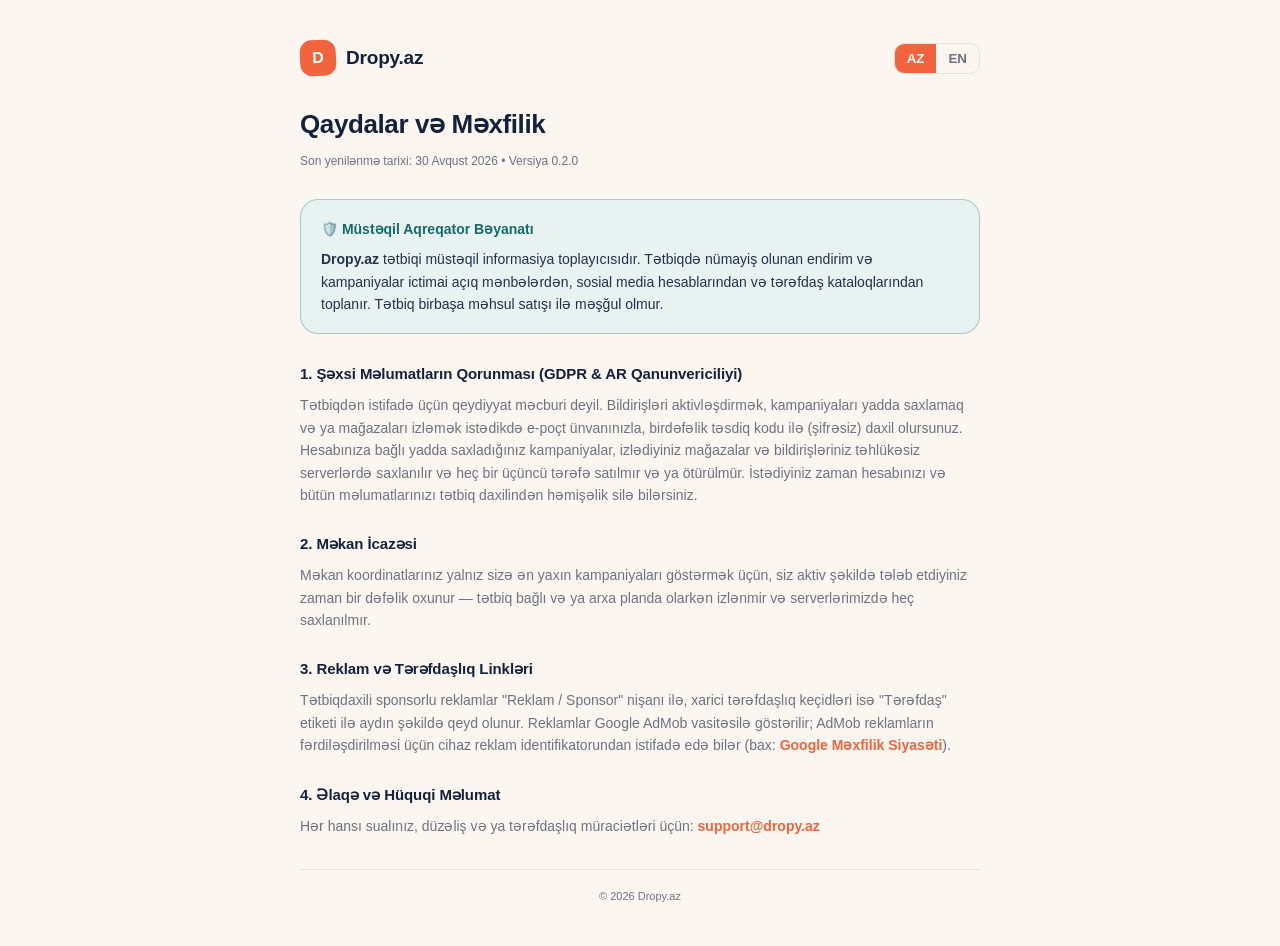
==== index.html @ 71c6dd52 "Add hosted Privacy Policy / Terms page Real content mirrored from apps/mobile's huquqi-melumat.tsx (" ====
<!doctype html>
<html lang="az">
<head>
<meta charset="utf-8" />
<meta name="viewport" content="width=device-width, initial-scale=1" />
<title>Dropy.az — Qaydalar və Məxfilik</title>
<meta name="description" content="Dropy.az müstəqil endirim aqreqatoru — Məxfilik Siyasəti və İstifadə Qaydaları" />
<style>
  :root {
    color-scheme: light dark;
    --bg: #FBF7F0;
    --card: #FFFFFF;
    --border: #E7E1D5;
    --fg: #14213D;
    --muted: #6E7280;
    --accent: #F2643D;
    --accent-soft: #FBEAE4;
    --secondary: #146B68;
    --secondary-soft: #E7F2F1;
  }
  @media (prefers-color-scheme: dark) {
    :root {
      --bg: #14171F;
      --card: #1C2029;
      --border: #2B303B;
      --fg: #F3F1EA;
      --muted: #9AA0AE;
      --accent: #F2794F;
      --accent-soft: rgba(242, 100, 61, 0.16);
      --secondary: #3FA39E;
      --secondary-soft: rgba(20, 107, 104, 0.22);
    }
  }
  * { box-sizing: border-box; }
  body {
    margin: 0;
    padding-block: 40px;
    padding-inline: max(16px, calc((100% - 720px) / 2));
    background: var(--bg);
    color: var(--fg);
    font-family: -apple-system, "Segoe UI", Roboto, "Helvetica Neue", Arial, sans-serif;
    line-height: 1.6;
  }
  .wrap { max-width: 680px; margin-inline: auto; }
  header {
    display: flex;
    align-items: center;
    justify-content: space-between;
    gap: 12px;
    margin-bottom: 28px;
  }
  .brand { display: flex; align-items: center; gap: 10px; }
  .brand-mark {
    width: 36px; height: 36px;
    border-radius: 12px;
    background: var(--accent);
    transform: rotate(-3deg);
    display: flex; align-items: center; justify-content: center;
    color: #fff; font-weight: 700; font-size: 16px;
    flex-shrink: 0;
  }
  .brand-name { font-size: 19px; font-weight: 700; letter-spacing: -0.01em; }
  .lang-toggle {
    display: flex;
    border: 1px solid var(--border);
    border-radius: 10px;
    overflow: hidden;
    font-size: 12px;
  }
  .lang-toggle button {
    border: none;
    background: transparent;
    color: var(--muted);
    padding: 7px 12px;
    cursor: pointer;
    font-weight: 600;
    font-family: inherit;
  }
  .lang-toggle button.active {
    background: var(--accent);
    color: #fff;
  }
  h1 {
    font-size: 26px;
    letter-spacing: -0.015em;
    margin: 0 0 6px;
  }
  .updated { color: var(--muted); font-size: 12px; margin: 0 0 28px; }
  .statement {
    background: var(--secondary-soft);
    border: 1px solid color-mix(in srgb, var(--secondary) 30%, transparent);
    border-radius: 18px;
    padding: 18px 20px;
    margin-bottom: 28px;
  }
  .statement h2 {
    font-size: 14px;
    color: var(--secondary);
    margin: 0 0 8px;
    display: flex;
    align-items: center;
    gap: 8px;
  }
  .statement p { margin: 0; font-size: 14px; color: var(--fg); opacity: 0.92; }
  section { margin-bottom: 26px; }
  section h2 {
    font-size: 15px;
    margin: 0 0 8px;
    letter-spacing: -0.005em;
  }
  section p {
    margin: 0;
    font-size: 14px;
    color: var(--muted);
  }
  a { color: var(--accent); text-decoration: none; font-weight: 600; }
  a:hover { text-decoration: underline; }
  footer {
    border-top: 1px solid var(--border);
    padding-top: 18px;
    margin-top: 32px;
    text-align: center;
    font-size: 11px;
    color: var(--muted);
  }
  [hidden] { display: none !important; }
</style>
</head>
<body>
  <div class="wrap">
    <header>
      <div class="brand">
        <div class="brand-mark">D</div>
        <div class="brand-name">Dropy.az</div>
      </div>
      <div class="lang-toggle">
        <button type="button" data-lang="az" class="active" onclick="setLang('az')">AZ</button>
        <button type="button" data-lang="en" onclick="setLang('en')">EN</button>
      </div>
    </header>

    <div data-lang-content="az">
      <h1>Qaydalar və Məxfilik</h1>
      <p class="updated">Son yenilənmə tarixi: 30 Avqust 2026 • Versiya 0.2.0</p>

      <div class="statement">
        <h2>🛡️ Müstəqil Aqreqator Bəyanatı</h2>
        <p><strong>Dropy.az</strong> tətbiqi müstəqil informasiya toplayıcısıdır. Tətbiqdə nümayiş olunan endirim və kampaniyalar ictimai açıq mənbələrdən, sosial media hesablarından və tərəfdaş kataloqlarından toplanır. Tətbiq birbaşa məhsul satışı ilə məşğul olmur.</p>
      </div>

      <section>
        <h2>1. Şəxsi Məlumatların Qorunması (GDPR &amp; AR Qanunvericiliyi)</h2>
        <p>Tətbiqdən istifadə üçün qeydiyyat məcburi deyil. Bildirişləri aktivləşdirmək, kampaniyaları yadda saxlamaq və ya mağazaları izləmək istədikdə e-poçt ünvanınızla, birdəfəlik təsdiq kodu ilə (şifrəsiz) daxil olursunuz. Hesabınıza bağlı yadda saxladığınız kampaniyalar, izlədiyiniz mağazalar və bildirişləriniz təhlükəsiz serverlərdə saxlanılır və heç bir üçüncü tərəfə satılmır və ya ötürülmür. İstədiyiniz zaman hesabınızı və bütün məlumatlarınızı tətbiq daxilindən həmişəlik silə bilərsiniz.</p>
      </section>

      <section>
        <h2>2. Məkan İcazəsi</h2>
        <p>Məkan koordinatlarınız yalnız sizə ən yaxın kampaniyaları göstərmək üçün, siz aktiv şəkildə tələb etdiyiniz zaman bir dəfəlik oxunur — tətbiq bağlı və ya arxa planda olarkən izlənmir və serverlərimizdə heç saxlanılmır.</p>
      </section>

      <section>
        <h2>3. Reklam və Tərəfdaşlıq Linkləri</h2>
        <p>Tətbiqdaxili sponsorlu reklamlar "Reklam / Sponsor" nişanı ilə, xarici tərəfdaşlıq keçidləri isə "Tərəfdaş" etiketi ilə aydın şəkildə qeyd olunur. Reklamlar Google AdMob vasitəsilə göstərilir; AdMob reklamların fərdiləşdirilməsi üçün cihaz reklam identifikatorundan istifadə edə bilər (bax: <a href="https://policies.google.com/privacy" target="_blank" rel="noopener">Google Məxfilik Siyasəti</a>).</p>
      </section>

      <section>
        <h2>4. Əlaqə və Hüquqi Məlumat</h2>
        <p>Hər hansı sualınız, düzəliş və ya tərəfdaşlıq müraciətləri üçün: <a href="mailto:support@dropy.az">support@dropy.az</a></p>
      </section>
    </div>

    <div data-lang-content="en" hidden>
      <h1>Terms &amp; Privacy</h1>
      <p class="updated">Last updated: August 30, 2026 • Version 0.2.0</p>

      <div class="statement">
        <h2>🛡️ Independent Aggregator Statement</h2>
        <p><strong>Dropy.az</strong> is an independent information aggregator. Deals and campaigns shown in the app are collected from public sources, social media accounts, and partner catalogs. The app is not directly involved in selling products.</p>
      </div>

      <section>
        <h2>1. Protection of Personal Data (GDPR &amp; AR Legislation)</h2>
        <p>Registration is not required to use the app. When you want to enable notifications, save campaigns, or follow stores, you sign in with your email address using a one-time confirmation code (no password). Campaigns you save, stores you follow, and your notifications linked to your account are stored on secure servers and are never sold or shared with any third party. You can permanently delete your account and all your data from within the app at any time.</p>
      </section>

      <section>
        <h2>2. Location Permission</h2>
        <p>Your location coordinates are read only once, at the moment you actively request it, to show you the nearest campaigns — it is not tracked while the app is closed or in the background, and it is never stored on our servers.</p>
      </section>

      <section>
        <h2>3. Ads and Partnership Links</h2>
        <p>In-app sponsored ads are clearly marked with an "Ad / Sponsor" badge, and external partner links with a "Partner" label. Ads are served through Google AdMob; AdMob may use the device advertising identifier to personalize ads (see the <a href="https://policies.google.com/privacy" target="_blank" rel="noopener">Google Privacy Policy</a>).</p>
      </section>

      <section>
        <h2>4. Contact &amp; Legal Information</h2>
        <p>For any questions, corrections, or partnership requests: <a href="mailto:support@dropy.az">support@dropy.az</a></p>
      </section>
    </div>

    <footer>© 2026 Dropy.az</footer>
  </div>

  <script>
    function setLang(lang) {
      document.querySelectorAll("[data-lang-content]").forEach(function (el) {
        el.hidden = el.getAttribute("data-lang-content") !== lang;
      });
      document.querySelectorAll(".lang-toggle button").forEach(function (btn) {
        btn.classList.toggle("active", btn.getAttribute("data-lang") === lang);
      });
      try { localStorage.setItem("dropy-legal-lang", lang); } catch (e) {}
    }
    (function () {
      try {
        var saved = localStorage.getItem("dropy-legal-lang");
        if (saved === "en") setLang("en");
      } catch (e) {}
    })();
  </script>
</body>
</html>
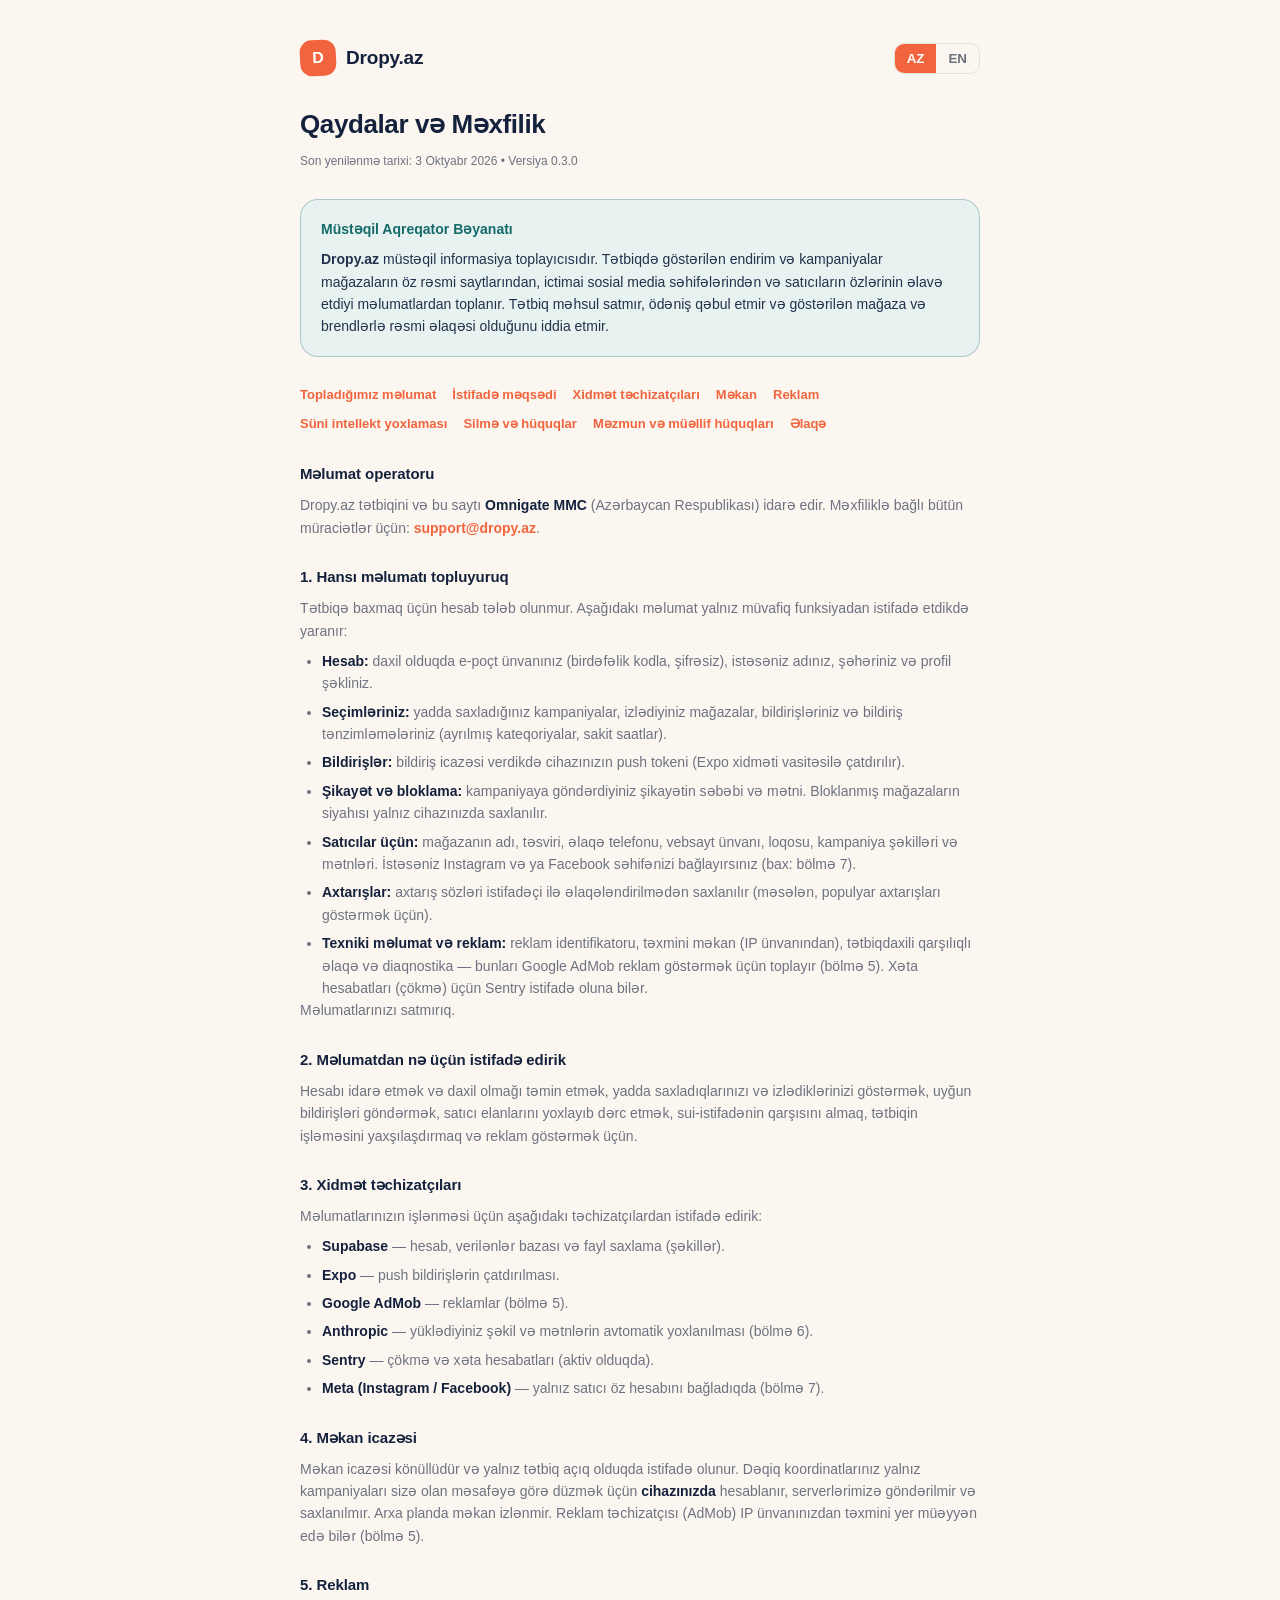
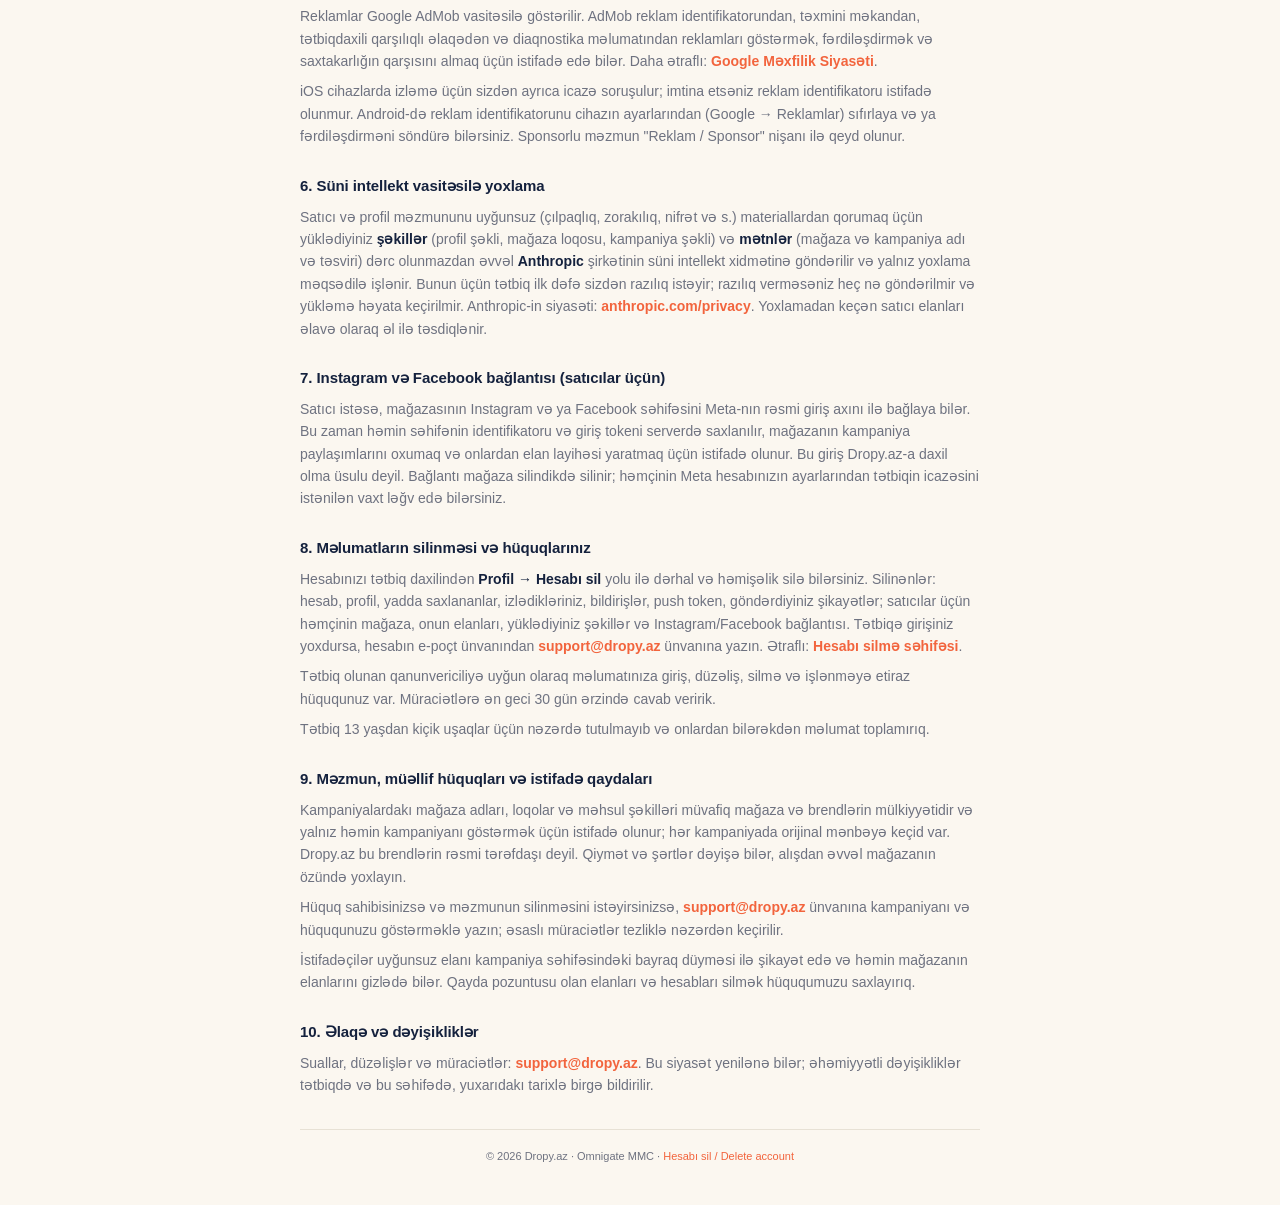
==== commit cbe3376d: "Rewrite privacy policy to match the app and add account-deletion page Policy now names every process" ====
--- a/index.html
+++ b/index.html
@@ -5,134 +5,15 @@
 <meta name="viewport" content="width=device-width, initial-scale=1" />
 <title>Dropy.az — Qaydalar və Məxfilik</title>
 <meta name="description" content="Dropy.az müstəqil endirim aqreqatoru — Məxfilik Siyasəti və İstifadə Qaydaları" />
-<style>
-  :root {
-    color-scheme: light dark;
-    --bg: #FBF7F0;
-    --card: #FFFFFF;
-    --border: #E7E1D5;
-    --fg: #14213D;
-    --muted: #6E7280;
-    --accent: #F2643D;
-    --accent-soft: #FBEAE4;
-    --secondary: #146B68;
-    --secondary-soft: #E7F2F1;
-  }
-  @media (prefers-color-scheme: dark) {
-    :root {
-      --bg: #14171F;
-      --card: #1C2029;
-      --border: #2B303B;
-      --fg: #F3F1EA;
-      --muted: #9AA0AE;
-      --accent: #F2794F;
-      --accent-soft: rgba(242, 100, 61, 0.16);
-      --secondary: #3FA39E;
-      --secondary-soft: rgba(20, 107, 104, 0.22);
-    }
-  }
-  * { box-sizing: border-box; }
-  body {
-    margin: 0;
-    padding-block: 40px;
-    padding-inline: max(16px, calc((100% - 720px) / 2));
-    background: var(--bg);
-    color: var(--fg);
-    font-family: -apple-system, "Segoe UI", Roboto, "Helvetica Neue", Arial, sans-serif;
-    line-height: 1.6;
-  }
-  .wrap { max-width: 680px; margin-inline: auto; }
-  header {
-    display: flex;
-    align-items: center;
-    justify-content: space-between;
-    gap: 12px;
-    margin-bottom: 28px;
-  }
-  .brand { display: flex; align-items: center; gap: 10px; }
-  .brand-mark {
-    width: 36px; height: 36px;
-    border-radius: 12px;
-    background: var(--accent);
-    transform: rotate(-3deg);
-    display: flex; align-items: center; justify-content: center;
-    color: #fff; font-weight: 700; font-size: 16px;
-    flex-shrink: 0;
-  }
-  .brand-name { font-size: 19px; font-weight: 700; letter-spacing: -0.01em; }
-  .lang-toggle {
-    display: flex;
-    border: 1px solid var(--border);
-    border-radius: 10px;
-    overflow: hidden;
-    font-size: 12px;
-  }
-  .lang-toggle button {
-    border: none;
-    background: transparent;
-    color: var(--muted);
-    padding: 7px 12px;
-    cursor: pointer;
-    font-weight: 600;
-    font-family: inherit;
-  }
-  .lang-toggle button.active {
-    background: var(--accent);
-    color: #fff;
-  }
-  h1 {
-    font-size: 26px;
-    letter-spacing: -0.015em;
-    margin: 0 0 6px;
-  }
-  .updated { color: var(--muted); font-size: 12px; margin: 0 0 28px; }
-  .statement {
-    background: var(--secondary-soft);
-    border: 1px solid color-mix(in srgb, var(--secondary) 30%, transparent);
-    border-radius: 18px;
-    padding: 18px 20px;
-    margin-bottom: 28px;
-  }
-  .statement h2 {
-    font-size: 14px;
-    color: var(--secondary);
-    margin: 0 0 8px;
-    display: flex;
-    align-items: center;
-    gap: 8px;
-  }
-  .statement p { margin: 0; font-size: 14px; color: var(--fg); opacity: 0.92; }
-  section { margin-bottom: 26px; }
-  section h2 {
-    font-size: 15px;
-    margin: 0 0 8px;
-    letter-spacing: -0.005em;
-  }
-  section p {
-    margin: 0;
-    font-size: 14px;
-    color: var(--muted);
-  }
-  a { color: var(--accent); text-decoration: none; font-weight: 600; }
-  a:hover { text-decoration: underline; }
-  footer {
-    border-top: 1px solid var(--border);
-    padding-top: 18px;
-    margin-top: 32px;
-    text-align: center;
-    font-size: 11px;
-    color: var(--muted);
-  }
-  [hidden] { display: none !important; }
-</style>
+<link rel="stylesheet" href="/legal.css" />
 </head>
 <body>
   <div class="wrap">
     <header>
-      <div class="brand">
+      <a class="brand" href="/">
         <div class="brand-mark">D</div>
         <div class="brand-name">Dropy.az</div>
-      </div>
+      </a>
       <div class="lang-toggle">
         <button type="button" data-lang="az" class="active" onclick="setLang('az')">AZ</button>
         <button type="button" data-lang="en" onclick="setLang('en')">EN</button>
@@ -141,83 +22,206 @@
 
     <div data-lang-content="az">
       <h1>Qaydalar və Məxfilik</h1>
-      <p class="updated">Son yenilənmə tarixi: 30 Avqust 2026 • Versiya 0.2.0</p>
+      <p class="updated">Son yenilənmə tarixi: 3 Oktyabr 2026 • Versiya 0.3.0</p>
 
       <div class="statement">
-        <h2>🛡️ Müstəqil Aqreqator Bəyanatı</h2>
-        <p><strong>Dropy.az</strong> tətbiqi müstəqil informasiya toplayıcısıdır. Tətbiqdə nümayiş olunan endirim və kampaniyalar ictimai açıq mənbələrdən, sosial media hesablarından və tərəfdaş kataloqlarından toplanır. Tətbiq birbaşa məhsul satışı ilə məşğul olmur.</p>
+        <h2>Müstəqil Aqreqator Bəyanatı</h2>
+        <p><strong>Dropy.az</strong> müstəqil informasiya toplayıcısıdır. Tətbiqdə göstərilən endirim və kampaniyalar mağazaların öz rəsmi saytlarından, ictimai sosial media səhifələrindən və satıcıların özlərinin əlavə etdiyi məlumatlardan toplanır. Tətbiq məhsul satmır, ödəniş qəbul etmir və göstərilən mağaza və brendlərlə rəsmi əlaqəsi olduğunu iddia etmir.</p>
       </div>
 
-      <section>
-        <h2>1. Şəxsi Məlumatların Qorunması (GDPR &amp; AR Qanunvericiliyi)</h2>
-        <p>Tətbiqdən istifadə üçün qeydiyyat məcburi deyil. Bildirişləri aktivləşdirmək, kampaniyaları yadda saxlamaq və ya mağazaları izləmək istədikdə e-poçt ünvanınızla, birdəfəlik təsdiq kodu ilə (şifrəsiz) daxil olursunuz. Hesabınıza bağlı yadda saxladığınız kampaniyalar, izlədiyiniz mağazalar və bildirişləriniz təhlükəsiz serverlərdə saxlanılır və heç bir üçüncü tərəfə satılmır və ya ötürülmür. İstədiyiniz zaman hesabınızı və bütün məlumatlarınızı tətbiq daxilindən həmişəlik silə bilərsiniz.</p>
-      </section>
-
-      <section>
-        <h2>2. Məkan İcazəsi</h2>
-        <p>Məkan koordinatlarınız yalnız sizə ən yaxın kampaniyaları göstərmək üçün, siz aktiv şəkildə tələb etdiyiniz zaman bir dəfəlik oxunur — tətbiq bağlı və ya arxa planda olarkən izlənmir və serverlərimizdə heç saxlanılmır.</p>
-      </section>
-
-      <section>
-        <h2>3. Reklam və Tərəfdaşlıq Linkləri</h2>
-        <p>Tətbiqdaxili sponsorlu reklamlar "Reklam / Sponsor" nişanı ilə, xarici tərəfdaşlıq keçidləri isə "Tərəfdaş" etiketi ilə aydın şəkildə qeyd olunur. Reklamlar Google AdMob vasitəsilə göstərilir; AdMob reklamların fərdiləşdirilməsi üçün cihaz reklam identifikatorundan istifadə edə bilər (bax: <a href="https://policies.google.com/privacy" target="_blank" rel="noopener">Google Məxfilik Siyasəti</a>).</p>
-      </section>
-
-      <section>
-        <h2>4. Əlaqə və Hüquqi Məlumat</h2>
-        <p>Hər hansı sualınız, düzəliş və ya tərəfdaşlıq müraciətləri üçün: <a href="mailto:support@dropy.az">support@dropy.az</a></p>
+      <nav class="toc" aria-label="Məzmun">
+        <a href="#melumat">Topladığımız məlumat</a>
+        <a href="#istifade">İstifadə məqsədi</a>
+        <a href="#terefler">Xidmət təchizatçıları</a>
+        <a href="#yer">Məkan</a>
+        <a href="#reklam">Reklam</a>
+        <a href="#ai">Süni intellekt yoxlaması</a>
+        <a href="#silme">Silmə və hüquqlar</a>
+        <a href="#mezmun">Məzmun və müəllif hüquqları</a>
+        <a href="#elaqe">Əlaqə</a>
+      </nav>
+
+      <section id="operator">
+        <h2>Məlumat operatoru</h2>
+        <p>Dropy.az tətbiqini və bu saytı <strong>Omnigate MMC</strong> (Azərbaycan Respublikası) idarə edir. Məxfiliklə bağlı bütün müraciətlər üçün: <a href="mailto:support@dropy.az">support@dropy.az</a>.</p>
+      </section>
+
+      <section id="melumat">
+        <h2>1. Hansı məlumatı topluyuruq</h2>
+        <p>Tətbiqə baxmaq üçün hesab tələb olunmur. Aşağıdakı məlumat yalnız müvafiq funksiyadan istifadə etdikdə yaranır:</p>
+        <ul>
+          <li><strong>Hesab:</strong> daxil olduqda e-poçt ünvanınız (birdəfəlik kodla, şifrəsiz), istəsəniz adınız, şəhəriniz və profil şəkliniz.</li>
+          <li><strong>Seçimləriniz:</strong> yadda saxladığınız kampaniyalar, izlədiyiniz mağazalar, bildirişləriniz və bildiriş tənzimləmələriniz (ayrılmış kateqoriyalar, sakit saatlar).</li>
+          <li><strong>Bildirişlər:</strong> bildiriş icazəsi verdikdə cihazınızın push tokeni (Expo xidməti vasitəsilə çatdırılır).</li>
+          <li><strong>Şikayət və bloklama:</strong> kampaniyaya göndərdiyiniz şikayətin səbəbi və mətni. Bloklanmış mağazaların siyahısı yalnız cihazınızda saxlanılır.</li>
+          <li><strong>Satıcılar üçün:</strong> mağazanın adı, təsviri, əlaqə telefonu, vebsayt ünvanı, loqosu, kampaniya şəkilləri və mətnləri. İstəsəniz Instagram və ya Facebook səhifənizi bağlayırsınız (bax: bölmə 7).</li>
+          <li><strong>Axtarışlar:</strong> axtarış sözləri istifadəçi ilə əlaqələndirilmədən saxlanılır (məsələn, populyar axtarışları göstərmək üçün).</li>
+          <li><strong>Texniki məlumat və reklam:</strong> reklam identifikatoru, təxmini məkan (IP ünvanından), tətbiqdaxili qarşılıqlı əlaqə və diaqnostika — bunları Google AdMob reklam göstərmək üçün toplayır (bölmə 5). Xəta hesabatları (çökmə) üçün Sentry istifadə oluna bilər.</li>
+        </ul>
+        <p>Məlumatlarınızı satmırıq.</p>
+      </section>
+
+      <section id="istifade">
+        <h2>2. Məlumatdan nə üçün istifadə edirik</h2>
+        <p>Hesabı idarə etmək və daxil olmağı təmin etmək, yadda saxladıqlarınızı və izlədiklərinizi göstərmək, uyğun bildirişləri göndərmək, satıcı elanlarını yoxlayıb dərc etmək, sui-istifadənin qarşısını almaq, tətbiqin işləməsini yaxşılaşdırmaq və reklam göstərmək üçün.</p>
+      </section>
+
+      <section id="terefler">
+        <h2>3. Xidmət təchizatçıları</h2>
+        <p>Məlumatlarınızın işlənməsi üçün aşağıdakı təchizatçılardan istifadə edirik:</p>
+        <ul>
+          <li><strong>Supabase</strong> — hesab, verilənlər bazası və fayl saxlama (şəkillər).</li>
+          <li><strong>Expo</strong> — push bildirişlərin çatdırılması.</li>
+          <li><strong>Google AdMob</strong> — reklamlar (bölmə 5).</li>
+          <li><strong>Anthropic</strong> — yüklədiyiniz şəkil və mətnlərin avtomatik yoxlanılması (bölmə 6).</li>
+          <li><strong>Sentry</strong> — çökmə və xəta hesabatları (aktiv olduqda).</li>
+          <li><strong>Meta (Instagram / Facebook)</strong> — yalnız satıcı öz hesabını bağladıqda (bölmə 7).</li>
+        </ul>
+      </section>
+
+      <section id="yer">
+        <h2>4. Məkan icazəsi</h2>
+        <p>Məkan icazəsi könüllüdür və yalnız tətbiq açıq olduqda istifadə olunur. Dəqiq koordinatlarınız yalnız kampaniyaları sizə olan məsafəyə görə düzmək üçün <strong>cihazınızda</strong> hesablanır, serverlərimizə göndərilmir və saxlanılmır. Arxa planda məkan izlənmir. Reklam təchizatçısı (AdMob) IP ünvanınızdan təxmini yer müəyyən edə bilər (bölmə 5).</p>
+      </section>
+
+      <section id="reklam">
+        <h2>5. Reklam</h2>
+        <p>Reklamlar Google AdMob vasitəsilə göstərilir. AdMob reklam identifikatorundan, təxmini məkandan, tətbiqdaxili qarşılıqlı əlaqədən və diaqnostika məlumatından reklamları göstərmək, fərdiləşdirmək və saxtakarlığın qarşısını almaq üçün istifadə edə bilər. Daha ətraflı: <a href="https://policies.google.com/privacy" target="_blank" rel="noopener">Google Məxfilik Siyasəti</a>.</p>
+        <p>iOS cihazlarda izləmə üçün sizdən ayrıca icazə soruşulur; imtina etsəniz reklam identifikatoru istifadə olunmur. Android-də reklam identifikatorunu cihazın ayarlarından (Google → Reklamlar) sıfırlaya və ya fərdiləşdirməni söndürə bilərsiniz. Sponsorlu məzmun "Reklam / Sponsor" nişanı ilə qeyd olunur.</p>
+      </section>
+
+      <section id="ai">
+        <h2>6. Süni intellekt vasitəsilə yoxlama</h2>
+        <p>Satıcı və profil məzmununu uyğunsuz (çılpaqlıq, zorakılıq, nifrət və s.) materiallardan qorumaq üçün yüklədiyiniz <strong>şəkillər</strong> (profil şəkli, mağaza loqosu, kampaniya şəkli) və <strong>mətnlər</strong> (mağaza və kampaniya adı və təsviri) dərc olunmazdan əvvəl <strong>Anthropic</strong> şirkətinin süni intellekt xidmətinə göndərilir və yalnız yoxlama məqsədilə işlənir. Bunun üçün tətbiq ilk dəfə sizdən razılıq istəyir; razılıq verməsəniz heç nə göndərilmir və yükləmə həyata keçirilmir. Anthropic-in siyasəti: <a href="https://www.anthropic.com/privacy" target="_blank" rel="noopener">anthropic.com/privacy</a>. Yoxlamadan keçən satıcı elanları əlavə olaraq əl ilə təsdiqlənir.</p>
+      </section>
+
+      <section id="meta">
+        <h2>7. Instagram və Facebook bağlantısı (satıcılar üçün)</h2>
+        <p>Satıcı istəsə, mağazasının Instagram və ya Facebook səhifəsini Meta-nın rəsmi giriş axını ilə bağlaya bilər. Bu zaman həmin səhifənin identifikatoru və giriş tokeni serverdə saxlanılır, mağazanın kampaniya paylaşımlarını oxumaq və onlardan elan layihəsi yaratmaq üçün istifadə olunur. Bu giriş Dropy.az-a daxil olma üsulu deyil. Bağlantı mağaza silindikdə silinir; həmçinin Meta hesabınızın ayarlarından tətbiqin icazəsini istənilən vaxt ləğv edə bilərsiniz.</p>
+      </section>
+
+      <section id="silme">
+        <h2>8. Məlumatların silinməsi və hüquqlarınız</h2>
+        <p>Hesabınızı tətbiq daxilindən <strong>Profil → Hesabı sil</strong> yolu ilə dərhal və həmişəlik silə bilərsiniz. Silinənlər: hesab, profil, yadda saxlananlar, izlədikləriniz, bildirişlər, push token, göndərdiyiniz şikayətlər; satıcılar üçün həmçinin mağaza, onun elanları, yüklədiyiniz şəkillər və Instagram/Facebook bağlantısı. Tətbiqə girişiniz yoxdursa, hesabın e-poçt ünvanından <a href="mailto:support@dropy.az">support@dropy.az</a> ünvanına yazın. Ətraflı: <a href="/hesabi-sil/">Hesabı silmə səhifəsi</a>.</p>
+        <p>Tətbiq olunan qanunvericiliyə uyğun olaraq məlumatınıza giriş, düzəliş, silmə və işlənməyə etiraz hüququnuz var. Müraciətlərə ən geci 30 gün ərzində cavab veririk.</p>
+        <p>Tətbiq 13 yaşdan kiçik uşaqlar üçün nəzərdə tutulmayıb və onlardan bilərəkdən məlumat toplamırıq.</p>
+      </section>
+
+      <section id="mezmun">
+        <h2>9. Məzmun, müəllif hüquqları və istifadə qaydaları</h2>
+        <p>Kampaniyalardakı mağaza adları, loqolar və məhsul şəkilləri müvafiq mağaza və brendlərin mülkiyyətidir və yalnız həmin kampaniyanı göstərmək üçün istifadə olunur; hər kampaniyada orijinal mənbəyə keçid var. Dropy.az bu brendlərin rəsmi tərəfdaşı deyil. Qiymət və şərtlər dəyişə bilər, alışdan əvvəl mağazanın özündə yoxlayın.</p>
+        <p>Hüquq sahibisinizsə və məzmunun silinməsini istəyirsinizsə, <a href="mailto:support@dropy.az">support@dropy.az</a> ünvanına kampaniyanı və hüququnuzu göstərməklə yazın; əsaslı müraciətlər tezliklə nəzərdən keçirilir.</p>
+        <p>İstifadəçilər uyğunsuz elanı kampaniya səhifəsindəki bayraq düyməsi ilə şikayət edə və həmin mağazanın elanlarını gizlədə bilər. Qayda pozuntusu olan elanları və hesabları silmək hüququmuzu saxlayırıq.</p>
+      </section>
+
+      <section id="elaqe">
+        <h2>10. Əlaqə və dəyişikliklər</h2>
+        <p>Suallar, düzəlişlər və müraciətlər: <a href="mailto:support@dropy.az">support@dropy.az</a>. Bu siyasət yenilənə bilər; əhəmiyyətli dəyişikliklər tətbiqdə və bu səhifədə, yuxarıdakı tarixlə birgə bildirilir.</p>
       </section>
     </div>
 
     <div data-lang-content="en" hidden>
       <h1>Terms &amp; Privacy</h1>
-      <p class="updated">Last updated: August 30, 2026 • Version 0.2.0</p>
+      <p class="updated">Last updated: October 3, 2026 • Version 0.3.0</p>
 
       <div class="statement">
-        <h2>🛡️ Independent Aggregator Statement</h2>
-        <p><strong>Dropy.az</strong> is an independent information aggregator. Deals and campaigns shown in the app are collected from public sources, social media accounts, and partner catalogs. The app is not directly involved in selling products.</p>
+        <h2>Independent Aggregator Statement</h2>
+        <p><strong>Dropy.az</strong> is an independent information aggregator. The deals and campaigns it shows are collected from stores' own official websites, public social media pages, and information that sellers add themselves. The app does not sell products, does not take payments, and does not claim any official affiliation with the stores and brands it shows.</p>
       </div>
 
+      <nav class="toc" aria-label="Contents">
+        <a href="#melumat-en">Data we collect</a>
+        <a href="#istifade-en">How we use it</a>
+        <a href="#terefler-en">Service providers</a>
+        <a href="#yer-en">Location</a>
+        <a href="#reklam-en">Advertising</a>
+        <a href="#ai-en">AI review</a>
+        <a href="#silme-en">Deletion &amp; rights</a>
+        <a href="#mezmun-en">Content &amp; copyright</a>
+        <a href="#elaqe-en">Contact</a>
+      </nav>
+
       <section>
-        <h2>1. Protection of Personal Data (GDPR &amp; AR Legislation)</h2>
-        <p>Registration is not required to use the app. When you want to enable notifications, save campaigns, or follow stores, you sign in with your email address using a one-time confirmation code (no password). Campaigns you save, stores you follow, and your notifications linked to your account are stored on secure servers and are never sold or shared with any third party. You can permanently delete your account and all your data from within the app at any time.</p>
+        <h2>Data controller</h2>
+        <p>The Dropy.az app and this website are operated by <strong>Omnigate MMC</strong> (Republic of Azerbaijan). For any privacy request: <a href="mailto:support@dropy.az">support@dropy.az</a>.</p>
+      </section>
+
+      <section id="melumat-en">
+        <h2>1. Data we collect</h2>
+        <p>No account is needed to browse. The data below is created only when you use the matching feature:</p>
+        <ul>
+          <li><strong>Account:</strong> your email address when you sign in (one-time code, no password), and optionally your name, city and profile photo.</li>
+          <li><strong>Your choices:</strong> campaigns you save, stores you follow, your notifications and notification settings (categories, quiet hours).</li>
+          <li><strong>Notifications:</strong> your device push token if you allow notifications (delivered through the Expo service).</li>
+          <li><strong>Reports and blocking:</strong> the reason and text of a report you send about a campaign. The list of stores you hide is kept only on your device.</li>
+          <li><strong>For sellers:</strong> store name, description, contact phone, website, logo, campaign photos and texts. You may optionally connect your Instagram or Facebook page (see section 7).</li>
+          <li><strong>Searches:</strong> search terms are stored without being linked to you (for example, to show popular searches).</li>
+          <li><strong>Technical data and ads:</strong> advertising identifier, approximate location (from IP address), in-app interactions and diagnostics — collected by Google AdMob to serve ads (section 5). Sentry may be used for crash reports.</li>
+        </ul>
+        <p>We do not sell your data.</p>
+      </section>
+
+      <section id="istifade-en">
+        <h2>2. How we use it</h2>
+        <p>To run your account and sign-in, show what you saved and follow, send relevant notifications, review and publish seller listings, prevent abuse, improve the app, and show ads.</p>
+      </section>
+
+      <section id="terefler-en">
+        <h2>3. Service providers</h2>
+        <p>We use these providers to process data:</p>
+        <ul>
+          <li><strong>Supabase</strong> — accounts, database and file storage (images).</li>
+          <li><strong>Expo</strong> — push notification delivery.</li>
+          <li><strong>Google AdMob</strong> — ads (section 5).</li>
+          <li><strong>Anthropic</strong> — automated review of images and text you upload (section 6).</li>
+          <li><strong>Sentry</strong> — crash and error reports (when enabled).</li>
+          <li><strong>Meta (Instagram / Facebook)</strong> — only when a seller connects their account (section 7).</li>
+        </ul>
+      </section>
+
+      <section id="yer-en">
+        <h2>4. Location permission</h2>
+        <p>Location permission is optional and used only while the app is open. Your precise coordinates are used <strong>on your device</strong> only, to sort campaigns by distance; they are never sent to or stored on our servers. Location is not tracked in the background. The ad provider (AdMob) may infer an approximate location from your IP address (section 5).</p>
+      </section>
+
+      <section id="reklam-en">
+        <h2>5. Advertising</h2>
+        <p>Ads are served through Google AdMob. AdMob may use the advertising identifier, approximate location, in-app interactions and diagnostics to serve and personalize ads and to prevent fraud. See the <a href="https://policies.google.com/privacy" target="_blank" rel="noopener">Google Privacy Policy</a>.</p>
+        <p>On iOS we ask for your separate permission to track; if you decline, the advertising identifier is not used. On Android you can reset your advertising ID or turn off personalization in device settings (Google → Ads). Sponsored content is marked with an "Ad / Sponsor" badge.</p>
+      </section>
+
+      <section id="ai-en">
+        <h2>6. AI review of uploads</h2>
+        <p>To keep seller and profile content free of inappropriate material (nudity, violence, hate and similar), the <strong>images</strong> (profile photo, store logo, campaign photo) and <strong>text</strong> (store and campaign names and descriptions) you upload are sent to <strong>Anthropic</strong>'s AI service before publishing and processed only for that review. The app asks for your consent the first time; if you decline, nothing is sent and the upload does not go ahead. Anthropic's policy: <a href="https://www.anthropic.com/privacy" target="_blank" rel="noopener">anthropic.com/privacy</a>. Seller listings that pass are also approved manually.</p>
       </section>
 
       <section>
-        <h2>2. Location Permission</h2>
-        <p>Your location coordinates are read only once, at the moment you actively request it, to show you the nearest campaigns — it is not tracked while the app is closed or in the background, and it is never stored on our servers.</p>
-      </section>
-
-      <section>
-        <h2>3. Ads and Partnership Links</h2>
-        <p>In-app sponsored ads are clearly marked with an "Ad / Sponsor" badge, and external partner links with a "Partner" label. Ads are served through Google AdMob; AdMob may use the device advertising identifier to personalize ads (see the <a href="https://policies.google.com/privacy" target="_blank" rel="noopener">Google Privacy Policy</a>).</p>
-      </section>
-
-      <section>
-        <h2>4. Contact &amp; Legal Information</h2>
-        <p>For any questions, corrections, or partnership requests: <a href="mailto:support@dropy.az">support@dropy.az</a></p>
+        <h2>7. Instagram and Facebook connection (sellers)</h2>
+        <p>A seller may connect their store's Instagram or Facebook page through Meta's official login flow. The page identifier and an access token are then stored on the server and used to read the store's campaign posts and create listing drafts from them. This is not a way to sign in to Dropy.az. The connection is deleted when the store is deleted, and you can also revoke the app's access at any time in your Meta account settings.</p>
+      </section>
+
+      <section id="silme-en">
+        <h2>8. Deletion and your rights</h2>
+        <p>You can delete your account immediately and permanently in the app: <strong>Profile → Delete account</strong>. This deletes your account, profile, saved items, follows, notifications, push token and reports you sent; for sellers also the store, its listings, uploaded photos and the Instagram/Facebook connection. If you cannot access the app, email <a href="mailto:support@dropy.az">support@dropy.az</a> from the account's email address. Details: <a href="/hesabi-sil/">account deletion page</a>.</p>
+        <p>Under applicable law you have the right to access, correct and delete your data and to object to its processing. We reply to requests within 30 days at most.</p>
+        <p>The app is not intended for children under 13 and we do not knowingly collect their data.</p>
+      </section>
+
+      <section id="mezmun-en">
+        <h2>9. Content, copyright and terms of use</h2>
+        <p>Store names, logos and product images in campaigns belong to the respective stores and brands and are used only to show that campaign; every campaign links to its original source. Dropy.az is not an official partner of these brands. Prices and terms can change, so check with the store before buying.</p>
+        <p>If you are a rights holder and want content removed, write to <a href="mailto:support@dropy.az">support@dropy.az</a> naming the campaign and your rights; well-founded requests are reviewed promptly.</p>
+        <p>Users can report an inappropriate listing with the flag button on the campaign page and hide all listings from a store. We reserve the right to remove listings and accounts that break the rules.</p>
+      </section>
+
+      <section id="elaqe-en">
+        <h2>10. Contact and changes</h2>
+        <p>Questions, corrections and requests: <a href="mailto:support@dropy.az">support@dropy.az</a>. This policy may be updated; significant changes are announced in the app and on this page with the date above.</p>
       </section>
     </div>
 
-    <footer>© 2026 Dropy.az</footer>
+    <footer>© 2026 Dropy.az · Omnigate MMC · <a href="/hesabi-sil/">Hesabı sil / Delete account</a></footer>
   </div>
-
-  <script>
-    function setLang(lang) {
-      document.querySelectorAll("[data-lang-content]").forEach(function (el) {
-        el.hidden = el.getAttribute("data-lang-content") !== lang;
-      });
-      document.querySelectorAll(".lang-toggle button").forEach(function (btn) {
-        btn.classList.toggle("active", btn.getAttribute("data-lang") === lang);
-      });
-      try { localStorage.setItem("dropy-legal-lang", lang); } catch (e) {}
-    }
-    (function () {
-      try {
-        var saved = localStorage.getItem("dropy-legal-lang");
-        if (saved === "en") setLang("en");
-      } catch (e) {}
-    })();
-  </script>
+  <script src="/legal.js"></script>
 </body>
 </html>
--- a/legal.css
+++ b/legal.css
@@ -0,0 +1,140 @@
+:root {
+  color-scheme: light dark;
+  --bg: #FBF7F0;
+  --card: #FFFFFF;
+  --border: #E7E1D5;
+  --fg: #14213D;
+  --muted: #6E7280;
+  --accent: #F2643D;
+  --accent-soft: #FBEAE4;
+  --secondary: #146B68;
+  --secondary-soft: #E7F2F1;
+}
+@media (prefers-color-scheme: dark) {
+  :root {
+    --bg: #14171F;
+    --card: #1C2029;
+    --border: #2B303B;
+    --fg: #F3F1EA;
+    --muted: #9AA0AE;
+    --accent: #F2794F;
+    --accent-soft: rgba(242, 100, 61, 0.16);
+    --secondary: #3FA39E;
+    --secondary-soft: rgba(20, 107, 104, 0.22);
+  }
+}
+* { box-sizing: border-box; }
+body {
+  margin: 0;
+  padding-block: 40px;
+  padding-inline: max(16px, calc((100% - 720px) / 2));
+  background: var(--bg);
+  color: var(--fg);
+  font-family: -apple-system, "Segoe UI", Roboto, "Helvetica Neue", Arial, sans-serif;
+  line-height: 1.6;
+}
+.wrap { max-width: 680px; margin-inline: auto; }
+header {
+  display: flex;
+  align-items: center;
+  justify-content: space-between;
+  gap: 12px;
+  margin-bottom: 28px;
+}
+.brand { display: flex; align-items: center; gap: 10px; color: inherit; }
+.brand:hover { text-decoration: none; }
+.brand-mark {
+  width: 36px; height: 36px;
+  border-radius: 12px;
+  background: var(--accent);
+  transform: rotate(-3deg);
+  display: flex; align-items: center; justify-content: center;
+  color: #fff; font-weight: 700; font-size: 16px;
+  flex-shrink: 0;
+}
+.brand-name { font-size: 19px; font-weight: 700; letter-spacing: -0.01em; }
+.lang-toggle {
+  display: flex;
+  border: 1px solid var(--border);
+  border-radius: 10px;
+  overflow: hidden;
+  font-size: 12px;
+}
+.lang-toggle button {
+  border: none;
+  background: transparent;
+  color: var(--muted);
+  padding: 7px 12px;
+  cursor: pointer;
+  font-weight: 600;
+  font-family: inherit;
+}
+.lang-toggle button.active {
+  background: var(--accent);
+  color: #fff;
+}
+.lang-toggle button:focus-visible, a:focus-visible { outline: 2px solid var(--accent); outline-offset: 2px; }
+h1 {
+  font-size: 26px;
+  letter-spacing: -0.015em;
+  margin: 0 0 6px;
+  text-wrap: balance;
+}
+.updated { color: var(--muted); font-size: 12px; margin: 0 0 28px; }
+.statement {
+  background: var(--secondary-soft);
+  border: 1px solid color-mix(in srgb, var(--secondary) 30%, transparent);
+  border-radius: 18px;
+  padding: 18px 20px;
+  margin-bottom: 28px;
+}
+.statement h2 {
+  font-size: 14px;
+  color: var(--secondary);
+  margin: 0 0 8px;
+}
+.statement p { margin: 0; font-size: 14px; color: var(--fg); opacity: 0.92; }
+section { margin-bottom: 26px; }
+section h2 {
+  font-size: 15px;
+  margin: 0 0 8px;
+  letter-spacing: -0.005em;
+}
+section p, section li {
+  margin: 0;
+  font-size: 14px;
+  color: var(--muted);
+}
+section p + p { margin-top: 8px; }
+section ul, section ol { margin: 8px 0 0; padding-left: 22px; display: grid; gap: 6px; }
+section strong { color: var(--fg); }
+.steps { counter-reset: step; list-style: none; padding-left: 0; }
+.steps li {
+  counter-increment: step;
+  position: relative;
+  padding-left: 34px;
+}
+.steps li::before {
+  content: counter(step);
+  position: absolute;
+  left: 0; top: 0;
+  width: 24px; height: 24px;
+  border-radius: 8px;
+  background: var(--accent-soft);
+  color: var(--accent);
+  font-weight: 700; font-size: 12px;
+  display: flex; align-items: center; justify-content: center;
+}
+a { color: var(--accent); text-decoration: none; font-weight: 600; }
+a:hover { text-decoration: underline; }
+.toc { display: flex; flex-wrap: wrap; gap: 8px 16px; margin: 0 0 28px; font-size: 13px; }
+footer {
+  border-top: 1px solid var(--border);
+  padding-top: 18px;
+  margin-top: 32px;
+  text-align: center;
+  font-size: 11px;
+  color: var(--muted);
+}
+footer a { font-weight: 500; }
+[hidden] { display: none !important; }
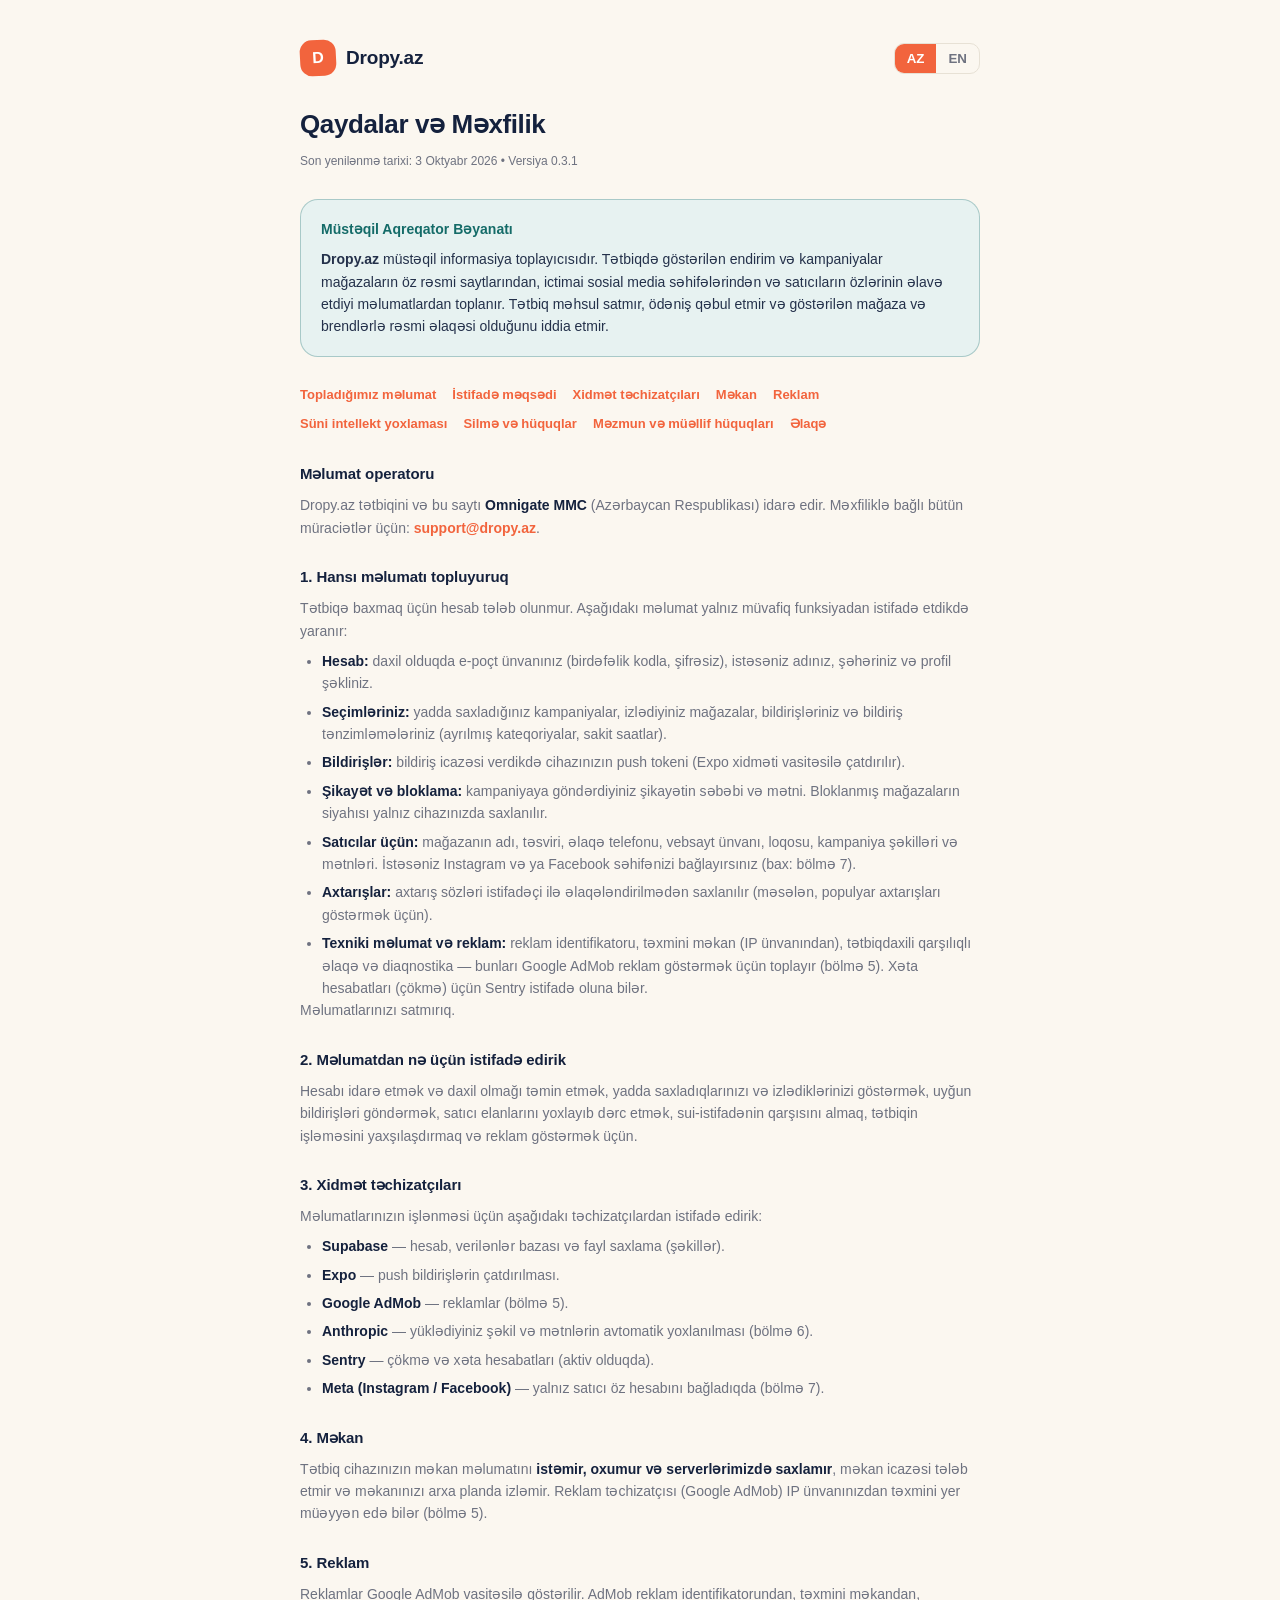
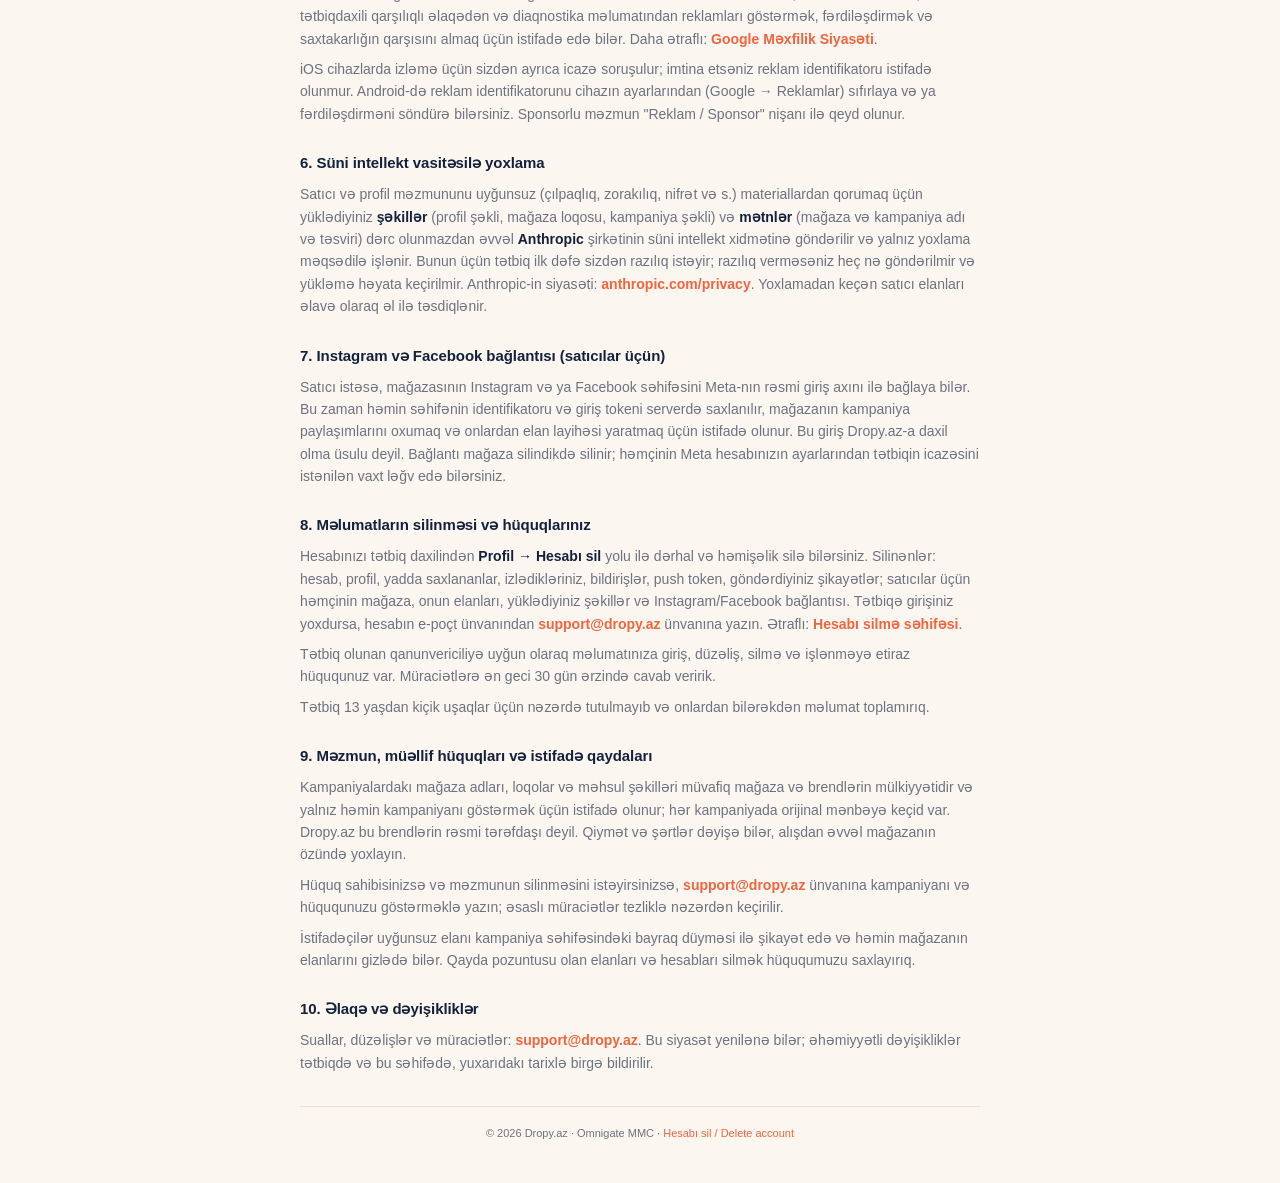
==== commit 81625c44: "Policy 0.3.1: the app no longer requests or reads device location Co-Authored-By: Claude Sonnet 5.5 " ====
--- a/index.html
+++ b/index.html
@@ -22,7 +22,7 @@
 
     <div data-lang-content="az">
       <h1>Qaydalar və Məxfilik</h1>
-      <p class="updated">Son yenilənmə tarixi: 3 Oktyabr 2026 • Versiya 0.3.0</p>
+      <p class="updated">Son yenilənmə tarixi: 3 Oktyabr 2026 • Versiya 0.3.1</p>
 
       <div class="statement">
         <h2>Müstəqil Aqreqator Bəyanatı</h2>
@@ -80,8 +80,8 @@
       </section>
 
       <section id="yer">
-        <h2>4. Məkan icazəsi</h2>
-        <p>Məkan icazəsi könüllüdür və yalnız tətbiq açıq olduqda istifadə olunur. Dəqiq koordinatlarınız yalnız kampaniyaları sizə olan məsafəyə görə düzmək üçün <strong>cihazınızda</strong> hesablanır, serverlərimizə göndərilmir və saxlanılmır. Arxa planda məkan izlənmir. Reklam təchizatçısı (AdMob) IP ünvanınızdan təxmini yer müəyyən edə bilər (bölmə 5).</p>
+        <h2>4. Məkan</h2>
+        <p>Tətbiq cihazınızın məkan məlumatını <strong>istəmir, oxumur və serverlərimizdə saxlamır</strong>, məkan icazəsi tələb etmir və məkanınızı arxa planda izləmir. Reklam təchizatçısı (Google AdMob) IP ünvanınızdan təxmini yer müəyyən edə bilər (bölmə 5).</p>
       </section>
 
       <section id="reklam">
@@ -122,7 +122,7 @@
 
     <div data-lang-content="en" hidden>
       <h1>Terms &amp; Privacy</h1>
-      <p class="updated">Last updated: October 3, 2026 • Version 0.3.0</p>
+      <p class="updated">Last updated: October 3, 2026 • Version 0.3.1</p>
 
       <div class="statement">
         <h2>Independent Aggregator Statement</h2>
@@ -180,8 +180,8 @@
       </section>
 
       <section id="yer-en">
-        <h2>4. Location permission</h2>
-        <p>Location permission is optional and used only while the app is open. Your precise coordinates are used <strong>on your device</strong> only, to sort campaigns by distance; they are never sent to or stored on our servers. Location is not tracked in the background. The ad provider (AdMob) may infer an approximate location from your IP address (section 5).</p>
+        <h2>4. Location</h2>
+        <p>The app does <strong>not ask for, read, or store your device location</strong> on our servers, does not request location permission, and does not track location in the background. The ad provider (Google AdMob) may infer an approximate location from your IP address (section 5).</p>
       </section>
 
       <section id="reklam-en">
